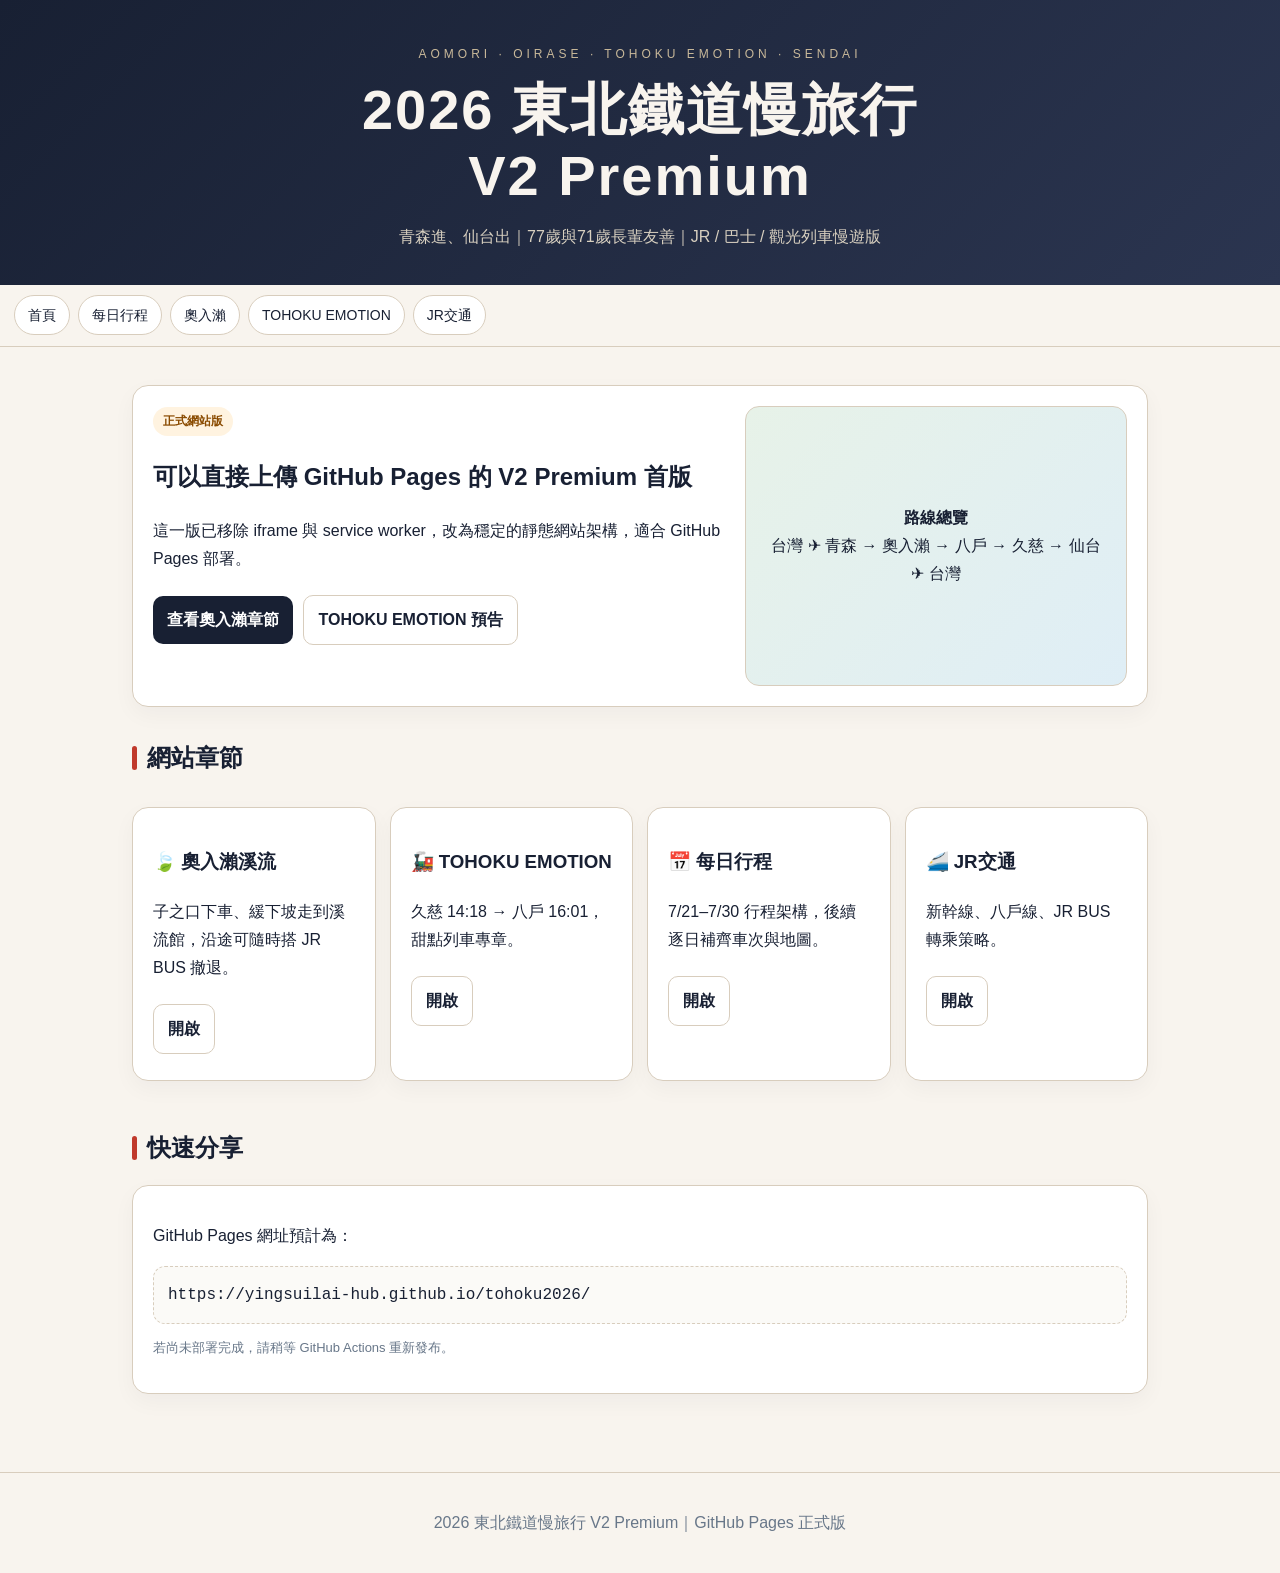
==== index.html @ 792bfc19 "Add files via upload" ====
<!doctype html>
<html lang="zh-Hant">
<head>
<meta charset="utf-8">
<meta name="viewport" content="width=device-width, initial-scale=1">
<title>2026 東北鐵道慢旅行 V2 Premium</title>
<link rel="stylesheet" href="style.css">
<meta name="theme-color" content="#182033">
</head>
<body>
<header class="site-header">
  <div class="kicker">AOMORI · OIRASE · TOHOKU EMOTION · SENDAI</div>
  <h1>2026 東北鐵道慢旅行<br>V2 Premium</h1>
  <p>青森進、仙台出｜77歲與71歲長輩友善｜JR / 巴士 / 觀光列車慢遊版</p>
</header>
<nav class="nav">
  <a href="index.html">首頁</a>
  <a href="itinerary.html">每日行程</a>
  <a href="oirase.html">奧入瀨</a>
  <a href="emotion.html">TOHOKU EMOTION</a>
  <a href="jr.html">JR交通</a>
</nav>

<main class="container">
  <section class="card hero-grid">
    <div>
      <span class="badge">正式網站版</span>
      <h2>可以直接上傳 GitHub Pages 的 V2 Premium 首版</h2>
      <p>這一版已移除 iframe 與 service worker，改為穩定的靜態網站架構，適合 GitHub Pages 部署。</p>
      <a class="btn" href="oirase.html">查看奧入瀨章節</a>
      <a class="btn secondary" href="emotion.html">TOHOKU EMOTION 預告</a>
    </div>
    <div class="mapbox">
      <div>
        <strong>路線總覽</strong><br>
        台灣 ✈ 青森 → 奧入瀨 → 八戶 → 久慈 → 仙台 ✈ 台灣
      </div>
    </div>
  </section>

  <h2 class="section-title">網站章節</h2>
  <div class="grid">
    <div class="card"><h3>🍃 奧入瀨溪流</h3><p>子之口下車、緩下坡走到溪流館，沿途可隨時搭 JR BUS 撤退。</p><a class="btn secondary" href="oirase.html">開啟</a></div>
    <div class="card"><h3>🚂 TOHOKU EMOTION</h3><p>久慈 14:18 → 八戶 16:01，甜點列車專章。</p><a class="btn secondary" href="emotion.html">開啟</a></div>
    <div class="card"><h3>📅 每日行程</h3><p>7/21–7/30 行程架構，後續逐日補齊車次與地圖。</p><a class="btn secondary" href="itinerary.html">開啟</a></div>
    <div class="card"><h3>🚄 JR交通</h3><p>新幹線、八戶線、JR BUS 轉乘策略。</p><a class="btn secondary" href="jr.html">開啟</a></div>
  </div>

  <h2 class="section-title">快速分享</h2>
  <section class="card">
    <p>GitHub Pages 網址預計為：</p>
    <div class="route">https://yingsuilai-hub.github.io/tohoku2026/</div>
    <p class="small">若尚未部署完成，請稍等 GitHub Actions 重新發布。</p>
  </section>
</main>

<footer class="footer">2026 東北鐵道慢旅行 V2 Premium｜GitHub Pages 正式版</footer>
<script src="app.js"></script>
</body>
</html>
---- style.css ----
:root{
  --ink:#182033; --paper:#f8f4ee; --washi:#ede8df; --line:#d8cdbd;
  --accent:#c0392b; --pine:#2d5a3d; --gold:#b7860b; --mist:#687789;
  --sky:#dfeef6; --white:#fff;
}
*{box-sizing:border-box}
body{margin:0;background:var(--paper);color:var(--ink);font-family:-apple-system,BlinkMacSystemFont,"Noto Sans TC","Segoe UI",sans-serif;line-height:1.75}
a{color:inherit}
.site-header{background:linear-gradient(135deg,#182033,#2b3550);color:var(--paper);padding:44px 20px 34px;text-align:center}
.kicker{letter-spacing:4px;color:#c9b99a;font-size:12px;margin-bottom:12px}
.site-header h1{margin:0;font-size:clamp(30px,7vw,56px);line-height:1.18;letter-spacing:2px}
.site-header p{margin:14px auto 0;max-width:780px;color:#d7cfbf}
.nav{position:sticky;top:0;z-index:50;background:rgba(248,244,238,.96);backdrop-filter:blur(8px);border-bottom:1px solid var(--line);display:flex;gap:8px;overflow:auto;padding:10px 14px}
.nav a{white-space:nowrap;text-decoration:none;background:#fff;border:1px solid var(--line);border-radius:999px;padding:7px 13px;font-size:14px}
.nav a:hover{background:var(--ink);color:white}
.container{max-width:1060px;margin:0 auto;padding:22px}
.card{background:#fff;border:1px solid var(--line);border-radius:16px;padding:20px;margin:16px 0;box-shadow:0 8px 22px rgba(24,32,51,.04)}
.hero-grid{display:grid;grid-template-columns:1.2fr .8fr;gap:18px}
@media(max-width:760px){.hero-grid{grid-template-columns:1fr}.container{padding:14px}.card{border-radius:12px;padding:16px}}
.badge{display:inline-block;padding:4px 10px;border-radius:999px;background:#fff3e0;color:#8a4b00;font-size:12px;font-weight:700}
.section-title{display:flex;gap:10px;align-items:center;margin:30px 0 12px;font-size:24px}
.section-title:before{content:"";width:5px;height:24px;background:var(--accent);border-radius:8px}
.grid{display:grid;grid-template-columns:repeat(auto-fit,minmax(220px,1fr));gap:14px}
.btn{display:inline-block;margin:6px 6px 6px 0;padding:10px 14px;border-radius:10px;text-decoration:none;background:var(--ink);color:white;font-weight:700}
.btn.secondary{background:#fff;color:var(--ink);border:1px solid var(--line)}
.route{font-family:ui-monospace,SFMono-Regular,Menlo,monospace;background:#fbfaf7;border:1px dashed var(--line);padding:14px;border-radius:12px;white-space:pre-wrap}
.timeline{position:relative;margin-left:8px}
.timeline:before{content:"";position:absolute;left:20px;top:0;bottom:0;width:2px;background:var(--line)}
.day{position:relative;margin:18px 0 18px 50px}
.day:before{content:"";position:absolute;left:-40px;top:18px;width:14px;height:14px;border-radius:50%;background:var(--accent);box-shadow:0 0 0 4px var(--paper)}
.day h3{margin:0 0 8px}
.meta{color:var(--mist);font-size:14px}
.table{width:100%;border-collapse:collapse;background:#fff;border-radius:10px;overflow:hidden}
.table th,.table td{padding:10px;border-bottom:1px solid #eee;text-align:left;vertical-align:top}
.table th{background:var(--washi);font-weight:700}
.note{border-left:4px solid var(--gold);background:#fff8e8;padding:14px;border-radius:10px;margin:14px 0;color:#5d4a1a}
.ok{color:var(--pine);font-weight:800}
.warn{color:#b35a00;font-weight:800}
.footer{text-align:center;color:var(--mist);padding:36px 20px;margin-top:40px;border-top:1px solid var(--line)}
.mapbox{height:280px;border-radius:14px;background:linear-gradient(135deg,#e7f2e8,#dfeef6);border:1px solid var(--line);display:flex;align-items:center;justify-content:center;text-align:center;padding:18px}
.small{font-size:13px;color:var(--mist)}
.pill{display:inline-block;border:1px solid var(--line);background:#fff;border-radius:999px;padding:5px 10px;margin:3px;font-size:13px}
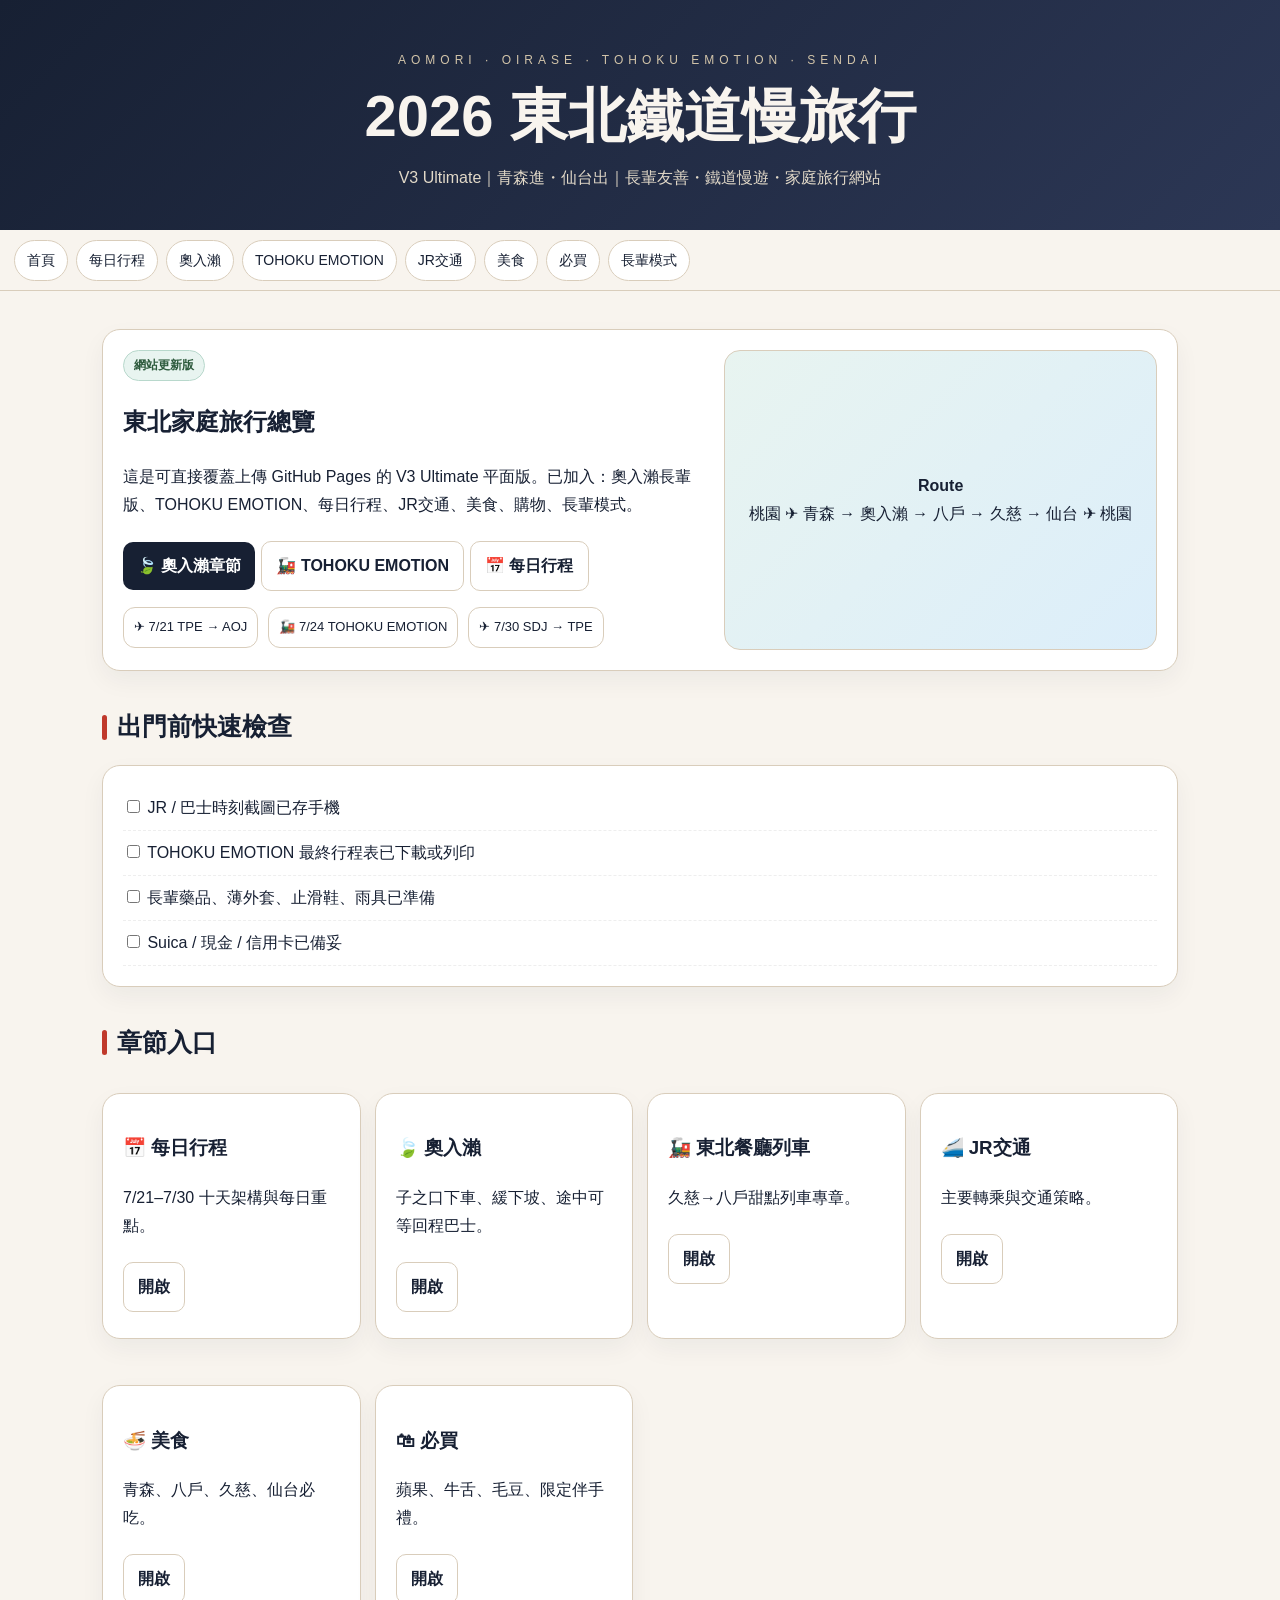
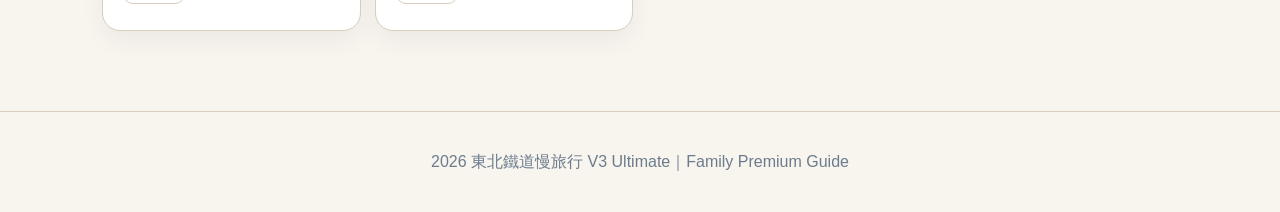
==== commit e6744964: "Update V3 Ultimate" ====
--- a/index.html
+++ b/index.html
@@ -1,60 +1,6 @@
-<!doctype html>
-<html lang="zh-Hant">
-<head>
-<meta charset="utf-8">
-<meta name="viewport" content="width=device-width, initial-scale=1">
-<title>2026 東北鐵道慢旅行 V2 Premium</title>
-<link rel="stylesheet" href="style.css">
-<meta name="theme-color" content="#182033">
-</head>
-<body>
-<header class="site-header">
-  <div class="kicker">AOMORI · OIRASE · TOHOKU EMOTION · SENDAI</div>
-  <h1>2026 東北鐵道慢旅行<br>V2 Premium</h1>
-  <p>青森進、仙台出｜77歲與71歲長輩友善｜JR / 巴士 / 觀光列車慢遊版</p>
-</header>
-<nav class="nav">
-  <a href="index.html">首頁</a>
-  <a href="itinerary.html">每日行程</a>
-  <a href="oirase.html">奧入瀨</a>
-  <a href="emotion.html">TOHOKU EMOTION</a>
-  <a href="jr.html">JR交通</a>
-</nav>
-
+<!doctype html><html lang="zh-Hant"><head><meta charset="utf-8"><meta name="viewport" content="width=device-width,initial-scale=1"><title>首頁</title><link rel="stylesheet" href="style.css"><meta name="theme-color" content="#172033"></head><body><header class="hero"><div class="kana">AOMORI · OIRASE · TOHOKU EMOTION · SENDAI</div><h1>2026 東北鐵道慢旅行</h1><p>V3 Ultimate｜青森進・仙台出｜長輩友善・鐵道慢遊・家庭旅行網站</p></header><nav class="nav"><a href="index.html">首頁</a><a href="itinerary.html">每日行程</a><a href="oirase.html">奧入瀨</a><a href="emotion.html">TOHOKU EMOTION</a><a href="jr.html">JR交通</a><a href="food.html">美食</a><a href="shopping.html">必買</a><a href="elder.html">長輩模式</a></nav>
 <main class="container">
-  <section class="card hero-grid">
-    <div>
-      <span class="badge">正式網站版</span>
-      <h2>可以直接上傳 GitHub Pages 的 V2 Premium 首版</h2>
-      <p>這一版已移除 iframe 與 service worker，改為穩定的靜態網站架構，適合 GitHub Pages 部署。</p>
-      <a class="btn" href="oirase.html">查看奧入瀨章節</a>
-      <a class="btn secondary" href="emotion.html">TOHOKU EMOTION 預告</a>
-    </div>
-    <div class="mapbox">
-      <div>
-        <strong>路線總覽</strong><br>
-        台灣 ✈ 青森 → 奧入瀨 → 八戶 → 久慈 → 仙台 ✈ 台灣
-      </div>
-    </div>
-  </section>
-
-  <h2 class="section-title">網站章節</h2>
-  <div class="grid">
-    <div class="card"><h3>🍃 奧入瀨溪流</h3><p>子之口下車、緩下坡走到溪流館，沿途可隨時搭 JR BUS 撤退。</p><a class="btn secondary" href="oirase.html">開啟</a></div>
-    <div class="card"><h3>🚂 TOHOKU EMOTION</h3><p>久慈 14:18 → 八戶 16:01，甜點列車專章。</p><a class="btn secondary" href="emotion.html">開啟</a></div>
-    <div class="card"><h3>📅 每日行程</h3><p>7/21–7/30 行程架構，後續逐日補齊車次與地圖。</p><a class="btn secondary" href="itinerary.html">開啟</a></div>
-    <div class="card"><h3>🚄 JR交通</h3><p>新幹線、八戶線、JR BUS 轉乘策略。</p><a class="btn secondary" href="jr.html">開啟</a></div>
-  </div>
-
-  <h2 class="section-title">快速分享</h2>
-  <section class="card">
-    <p>GitHub Pages 網址預計為：</p>
-    <div class="route">https://yingsuilai-hub.github.io/tohoku2026/</div>
-    <p class="small">若尚未部署完成，請稍等 GitHub Actions 重新發布。</p>
-  </section>
-</main>
-
-<footer class="footer">2026 東北鐵道慢旅行 V2 Premium｜GitHub Pages 正式版</footer>
-<script src="app.js"></script>
-</body>
-</html>+<section class="card two"><div><span class="badge green">網站更新版</span><h2>東北家庭旅行總覽</h2><p>這是可直接覆蓋上傳 GitHub Pages 的 V3 Ultimate 平面版。已加入：奧入瀨長輩版、TOHOKU EMOTION、每日行程、JR交通、美食、購物、長輩模式。</p><a class="btn" href="oirase.html">🍃 奧入瀨章節</a><a class="btn light" href="emotion.html">🚂 TOHOKU EMOTION</a><a class="btn light" href="itinerary.html">📅 每日行程</a><div class="status"><span>✈ 7/21 TPE → AOJ</span><span>🚂 7/24 TOHOKU EMOTION</span><span>✈ 7/30 SDJ → TPE</span></div></div><div class="mapbox"><div><strong>Route</strong><br>桃園 ✈ 青森 → 奧入瀨 → 八戶 → 久慈 → 仙台 ✈ 桃園</div></div></section>
+<h2 class="section">出門前快速檢查</h2><section class="card checklist"><label><input type="checkbox"> JR / 巴士時刻截圖已存手機</label><label><input type="checkbox"> TOHOKU EMOTION 最終行程表已下載或列印</label><label><input type="checkbox"> 長輩藥品、薄外套、止滑鞋、雨具已準備</label><label><input type="checkbox"> Suica / 現金 / 信用卡已備妥</label></section>
+<h2 class="section">章節入口</h2><section class="grid"><div class="card"><h3>📅 每日行程</h3><p>7/21–7/30 十天架構與每日重點。</p><a class="btn light" href="itinerary.html">開啟</a></div><div class="card"><h3>🍃 奧入瀨</h3><p>子之口下車、緩下坡、途中可等回程巴士。</p><a class="btn light" href="oirase.html">開啟</a></div><div class="card"><h3>🚂 東北餐廳列車</h3><p>久慈→八戶甜點列車專章。</p><a class="btn light" href="emotion.html">開啟</a></div><div class="card"><h3>🚄 JR交通</h3><p>主要轉乘與交通策略。</p><a class="btn light" href="jr.html">開啟</a></div><div class="card"><h3>🍜 美食</h3><p>青森、八戶、久慈、仙台必吃。</p><a class="btn light" href="food.html">開啟</a></div><div class="card"><h3>🛍 必買</h3><p>蘋果、牛舌、毛豆、限定伴手禮。</p><a class="btn light" href="shopping.html">開啟</a></div></section></main>
+<footer class="footer">2026 東北鐵道慢旅行 V3 Ultimate｜Family Premium Guide</footer><script src="app.js"></script></body></html>
--- a/style.css
+++ b/style.css
@@ -1,43 +1,9 @@
 
-:root{
-  --ink:#182033; --paper:#f8f4ee; --washi:#ede8df; --line:#d8cdbd;
-  --accent:#c0392b; --pine:#2d5a3d; --gold:#b7860b; --mist:#687789;
-  --sky:#dfeef6; --white:#fff;
-}
-*{box-sizing:border-box}
-body{margin:0;background:var(--paper);color:var(--ink);font-family:-apple-system,BlinkMacSystemFont,"Noto Sans TC","Segoe UI",sans-serif;line-height:1.75}
-a{color:inherit}
-.site-header{background:linear-gradient(135deg,#182033,#2b3550);color:var(--paper);padding:44px 20px 34px;text-align:center}
-.kicker{letter-spacing:4px;color:#c9b99a;font-size:12px;margin-bottom:12px}
-.site-header h1{margin:0;font-size:clamp(30px,7vw,56px);line-height:1.18;letter-spacing:2px}
-.site-header p{margin:14px auto 0;max-width:780px;color:#d7cfbf}
-.nav{position:sticky;top:0;z-index:50;background:rgba(248,244,238,.96);backdrop-filter:blur(8px);border-bottom:1px solid var(--line);display:flex;gap:8px;overflow:auto;padding:10px 14px}
-.nav a{white-space:nowrap;text-decoration:none;background:#fff;border:1px solid var(--line);border-radius:999px;padding:7px 13px;font-size:14px}
-.nav a:hover{background:var(--ink);color:white}
-.container{max-width:1060px;margin:0 auto;padding:22px}
-.card{background:#fff;border:1px solid var(--line);border-radius:16px;padding:20px;margin:16px 0;box-shadow:0 8px 22px rgba(24,32,51,.04)}
-.hero-grid{display:grid;grid-template-columns:1.2fr .8fr;gap:18px}
-@media(max-width:760px){.hero-grid{grid-template-columns:1fr}.container{padding:14px}.card{border-radius:12px;padding:16px}}
-.badge{display:inline-block;padding:4px 10px;border-radius:999px;background:#fff3e0;color:#8a4b00;font-size:12px;font-weight:700}
-.section-title{display:flex;gap:10px;align-items:center;margin:30px 0 12px;font-size:24px}
-.section-title:before{content:"";width:5px;height:24px;background:var(--accent);border-radius:8px}
-.grid{display:grid;grid-template-columns:repeat(auto-fit,minmax(220px,1fr));gap:14px}
-.btn{display:inline-block;margin:6px 6px 6px 0;padding:10px 14px;border-radius:10px;text-decoration:none;background:var(--ink);color:white;font-weight:700}
-.btn.secondary{background:#fff;color:var(--ink);border:1px solid var(--line)}
-.route{font-family:ui-monospace,SFMono-Regular,Menlo,monospace;background:#fbfaf7;border:1px dashed var(--line);padding:14px;border-radius:12px;white-space:pre-wrap}
-.timeline{position:relative;margin-left:8px}
-.timeline:before{content:"";position:absolute;left:20px;top:0;bottom:0;width:2px;background:var(--line)}
-.day{position:relative;margin:18px 0 18px 50px}
-.day:before{content:"";position:absolute;left:-40px;top:18px;width:14px;height:14px;border-radius:50%;background:var(--accent);box-shadow:0 0 0 4px var(--paper)}
-.day h3{margin:0 0 8px}
-.meta{color:var(--mist);font-size:14px}
-.table{width:100%;border-collapse:collapse;background:#fff;border-radius:10px;overflow:hidden}
-.table th,.table td{padding:10px;border-bottom:1px solid #eee;text-align:left;vertical-align:top}
-.table th{background:var(--washi);font-weight:700}
-.note{border-left:4px solid var(--gold);background:#fff8e8;padding:14px;border-radius:10px;margin:14px 0;color:#5d4a1a}
-.ok{color:var(--pine);font-weight:800}
-.warn{color:#b35a00;font-weight:800}
-.footer{text-align:center;color:var(--mist);padding:36px 20px;margin-top:40px;border-top:1px solid var(--line)}
-.mapbox{height:280px;border-radius:14px;background:linear-gradient(135deg,#e7f2e8,#dfeef6);border:1px solid var(--line);display:flex;align-items:center;justify-content:center;text-align:center;padding:18px}
-.small{font-size:13px;color:var(--mist)}
-.pill{display:inline-block;border:1px solid var(--line);background:#fff;border-radius:999px;padding:5px 10px;margin:3px;font-size:13px}
+:root{--ink:#172033;--paper:#f8f4ee;--washi:#ede8df;--border:#d9cdbb;--accent:#c0392b;--pine:#2d5a3d;--gold:#b7860b;--mist:#6b7c8d}
+*{box-sizing:border-box} body{margin:0;background:var(--paper);color:var(--ink);font-family:-apple-system,BlinkMacSystemFont,'Noto Sans TC','Segoe UI',sans-serif;line-height:1.75}
+.hero{background:linear-gradient(135deg,#172033,#2c3755);color:var(--paper);padding:50px 18px 38px;text-align:center}.hero .kana{letter-spacing:5px;color:#d2c4a9;font-size:12px;margin-bottom:12px}.hero h1{font-size:clamp(30px,7vw,58px);line-height:1.15;margin:0}.hero p{max-width:850px;margin:14px auto 0;color:#e2d9c8}
+.nav{position:sticky;top:0;z-index:99;background:rgba(248,244,238,.97);border-bottom:1px solid var(--border);display:flex;gap:8px;overflow:auto;padding:10px 14px}.nav a{white-space:nowrap;text-decoration:none;color:var(--ink);background:#fff;border:1px solid var(--border);border-radius:999px;padding:7px 12px;font-size:14px}.nav a:hover{background:var(--ink);color:#fff}
+.container{max-width:1120px;margin:0 auto;padding:22px}.card{background:#fff;border:1px solid var(--border);border-radius:18px;padding:20px;margin:16px 0;box-shadow:0 10px 24px rgba(23,32,51,.05)}.grid{display:grid;grid-template-columns:repeat(auto-fit,minmax(235px,1fr));gap:14px}.two{display:grid;grid-template-columns:1.15fr .85fr;gap:16px}@media(max-width:800px){.two{grid-template-columns:1fr}.container{padding:14px}.card{border-radius:14px;padding:16px}}
+.badge{display:inline-block;background:#fff3e0;color:#8a4b00;border:1px solid #f0d0a0;border-radius:999px;padding:4px 10px;font-size:12px;font-weight:700}.green{background:#e8f4f0;color:var(--pine);border-color:#b8d8cc}.red{background:#fff0f0;color:var(--accent);border-color:#f0c0c0}
+h2.section{display:flex;align-items:center;gap:10px;margin:34px 0 12px;font-size:25px}h2.section:before{content:'';width:5px;height:25px;background:var(--accent);border-radius:8px}.btn{display:inline-block;text-decoration:none;margin:6px 6px 6px 0;padding:10px 14px;border-radius:10px;background:var(--ink);color:#fff;font-weight:700}.btn.light{background:#fff;color:var(--ink);border:1px solid var(--border)}
+.route{font-family:ui-monospace,SFMono-Regular,Menlo,monospace;white-space:pre-wrap;background:#fbfaf7;border:1px dashed var(--border);border-radius:14px;padding:14px}.table{width:100%;border-collapse:collapse;border-radius:12px;overflow:hidden;background:#fff}.table th,.table td{padding:10px;border-bottom:1px solid #eee;text-align:left;vertical-align:top}.table th{background:var(--washi)}.note{border-left:4px solid var(--gold);background:#fff8e8;padding:14px;border-radius:12px;margin:14px 0;color:#5d4a1a}.ok{color:var(--pine);font-weight:800}.muted{color:var(--mist);font-size:14px}.timeline{position:relative;margin-left:10px}.timeline:before{content:'';position:absolute;left:20px;top:0;bottom:0;width:2px;background:var(--border)}.day{position:relative;margin:18px 0 18px 52px}.day:before{content:'';position:absolute;left:-42px;top:21px;width:14px;height:14px;background:var(--accent);border-radius:50%;box-shadow:0 0 0 4px var(--paper)}.mapbox{height:300px;border-radius:16px;background:linear-gradient(135deg,#e8f4f0,#dceefa);border:1px solid var(--border);display:flex;align-items:center;justify-content:center;text-align:center;padding:18px}.checklist label{display:block;padding:8px 0;border-bottom:1px dashed #eee}.footer{text-align:center;color:var(--mist);padding:36px 18px;border-top:1px solid var(--border);margin-top:42px}.status{display:flex;gap:10px;flex-wrap:wrap;margin-top:10px}.status span{background:#fff;border:1px solid var(--border);border-radius:12px;padding:8px 10px;font-size:13px}.pill{display:inline-block;border:1px solid var(--border);background:#fff;border-radius:999px;padding:5px 10px;margin:3px;font-size:13px}
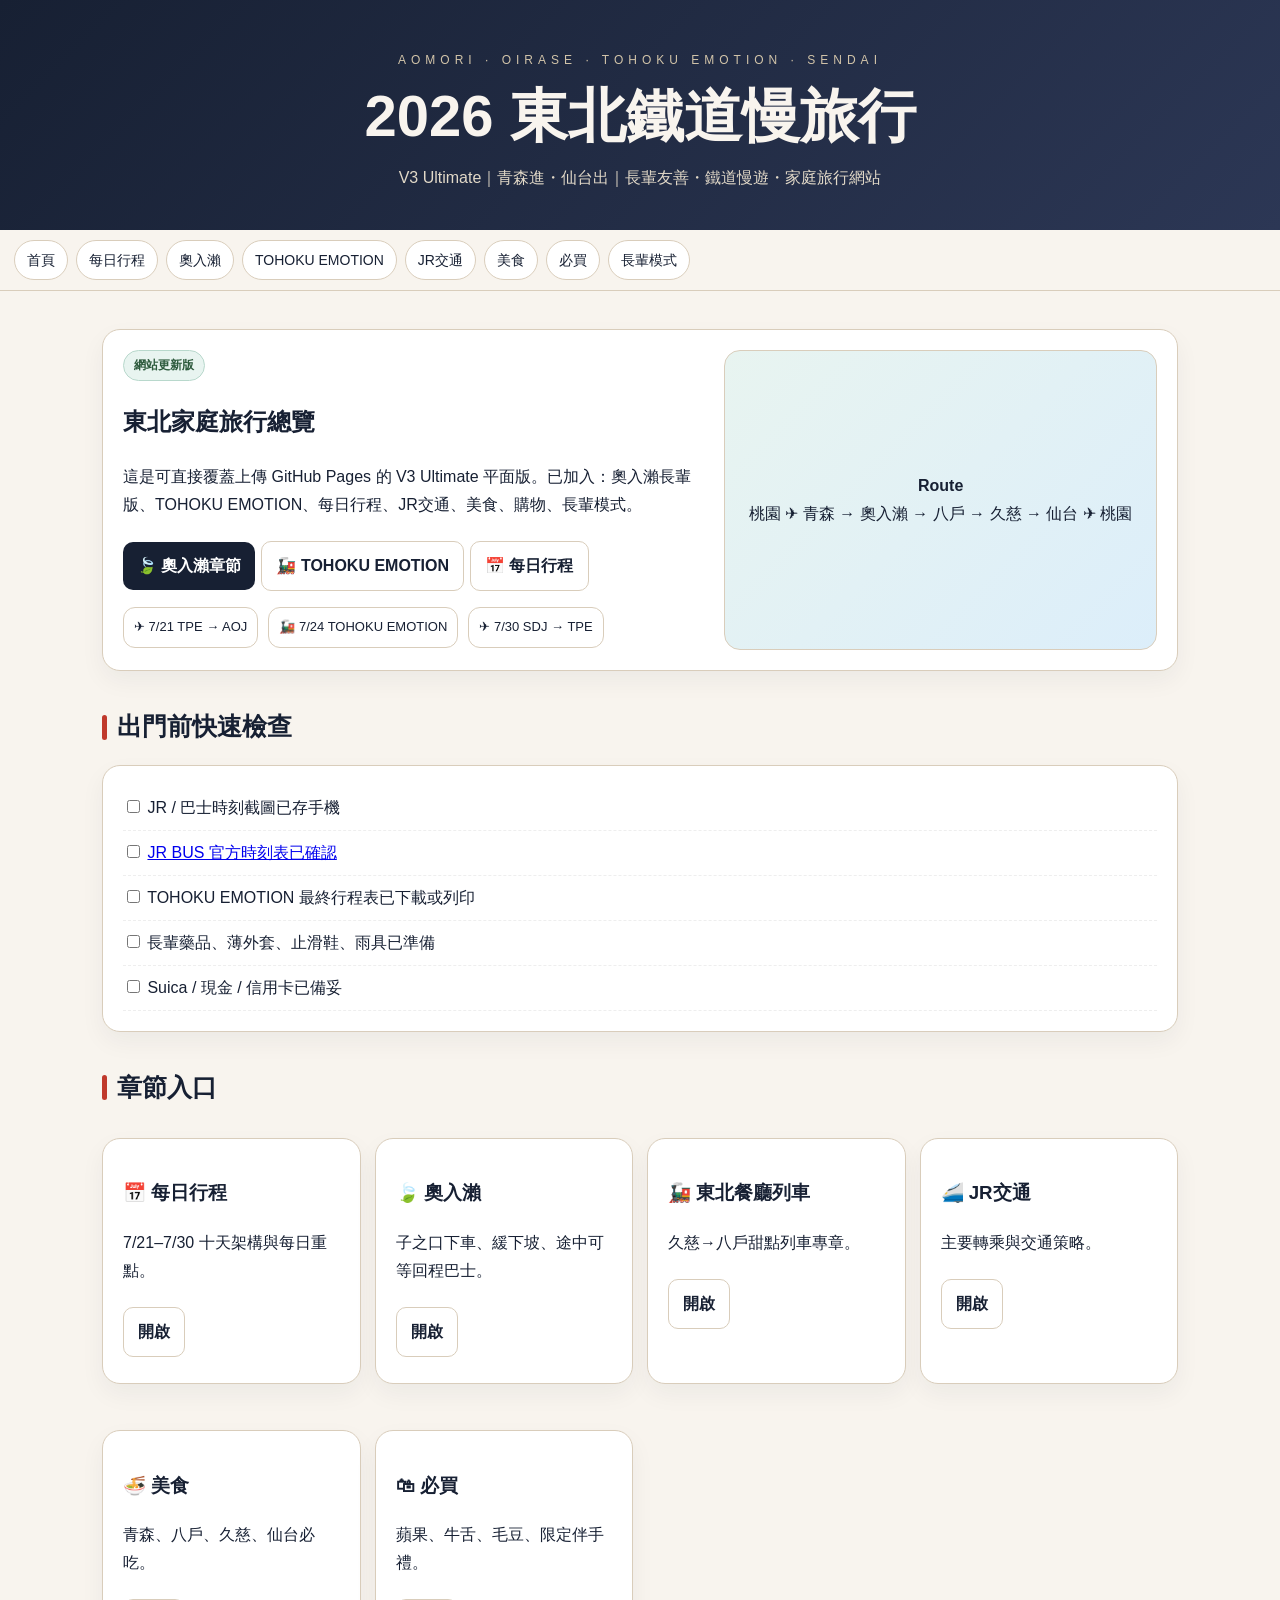
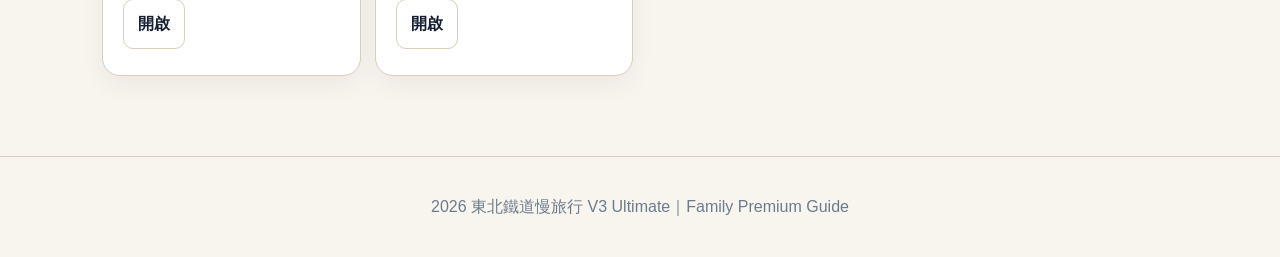
==== commit 764af77a: "Update" ====
--- a/index.html
+++ b/index.html
@@ -1,6 +1,6 @@
 <!doctype html><html lang="zh-Hant"><head><meta charset="utf-8"><meta name="viewport" content="width=device-width,initial-scale=1"><title>首頁</title><link rel="stylesheet" href="style.css"><meta name="theme-color" content="#172033"></head><body><header class="hero"><div class="kana">AOMORI · OIRASE · TOHOKU EMOTION · SENDAI</div><h1>2026 東北鐵道慢旅行</h1><p>V3 Ultimate｜青森進・仙台出｜長輩友善・鐵道慢遊・家庭旅行網站</p></header><nav class="nav"><a href="index.html">首頁</a><a href="itinerary.html">每日行程</a><a href="oirase.html">奧入瀨</a><a href="emotion.html">TOHOKU EMOTION</a><a href="jr.html">JR交通</a><a href="food.html">美食</a><a href="shopping.html">必買</a><a href="elder.html">長輩模式</a></nav>
 <main class="container">
 <section class="card two"><div><span class="badge green">網站更新版</span><h2>東北家庭旅行總覽</h2><p>這是可直接覆蓋上傳 GitHub Pages 的 V3 Ultimate 平面版。已加入：奧入瀨長輩版、TOHOKU EMOTION、每日行程、JR交通、美食、購物、長輩模式。</p><a class="btn" href="oirase.html">🍃 奧入瀨章節</a><a class="btn light" href="emotion.html">🚂 TOHOKU EMOTION</a><a class="btn light" href="itinerary.html">📅 每日行程</a><div class="status"><span>✈ 7/21 TPE → AOJ</span><span>🚂 7/24 TOHOKU EMOTION</span><span>✈ 7/30 SDJ → TPE</span></div></div><div class="mapbox"><div><strong>Route</strong><br>桃園 ✈ 青森 → 奧入瀨 → 八戶 → 久慈 → 仙台 ✈ 桃園</div></div></section>
-<h2 class="section">出門前快速檢查</h2><section class="card checklist"><label><input type="checkbox"> JR / 巴士時刻截圖已存手機</label><label><input type="checkbox"> TOHOKU EMOTION 最終行程表已下載或列印</label><label><input type="checkbox"> 長輩藥品、薄外套、止滑鞋、雨具已準備</label><label><input type="checkbox"> Suica / 現金 / 信用卡已備妥</label></section>
+<h2 class="section">出門前快速檢查</h2><section class="card checklist"><label><input type="checkbox"> JR / 巴士時刻截圖已存手機</label><label><input type="checkbox"> <a target="_blank" rel="noopener" href="https://www.jrbustohoku.co.jp/towadako-oirase/ct/">JR BUS 官方時刻表已確認</a></label><label><input type="checkbox"> TOHOKU EMOTION 最終行程表已下載或列印</label><label><input type="checkbox"> 長輩藥品、薄外套、止滑鞋、雨具已準備</label><label><input type="checkbox"> Suica / 現金 / 信用卡已備妥</label></section>
 <h2 class="section">章節入口</h2><section class="grid"><div class="card"><h3>📅 每日行程</h3><p>7/21–7/30 十天架構與每日重點。</p><a class="btn light" href="itinerary.html">開啟</a></div><div class="card"><h3>🍃 奧入瀨</h3><p>子之口下車、緩下坡、途中可等回程巴士。</p><a class="btn light" href="oirase.html">開啟</a></div><div class="card"><h3>🚂 東北餐廳列車</h3><p>久慈→八戶甜點列車專章。</p><a class="btn light" href="emotion.html">開啟</a></div><div class="card"><h3>🚄 JR交通</h3><p>主要轉乘與交通策略。</p><a class="btn light" href="jr.html">開啟</a></div><div class="card"><h3>🍜 美食</h3><p>青森、八戶、久慈、仙台必吃。</p><a class="btn light" href="food.html">開啟</a></div><div class="card"><h3>🛍 必買</h3><p>蘋果、牛舌、毛豆、限定伴手禮。</p><a class="btn light" href="shopping.html">開啟</a></div></section></main>
 <footer class="footer">2026 東北鐵道慢旅行 V3 Ultimate｜Family Premium Guide</footer><script src="app.js"></script></body></html>
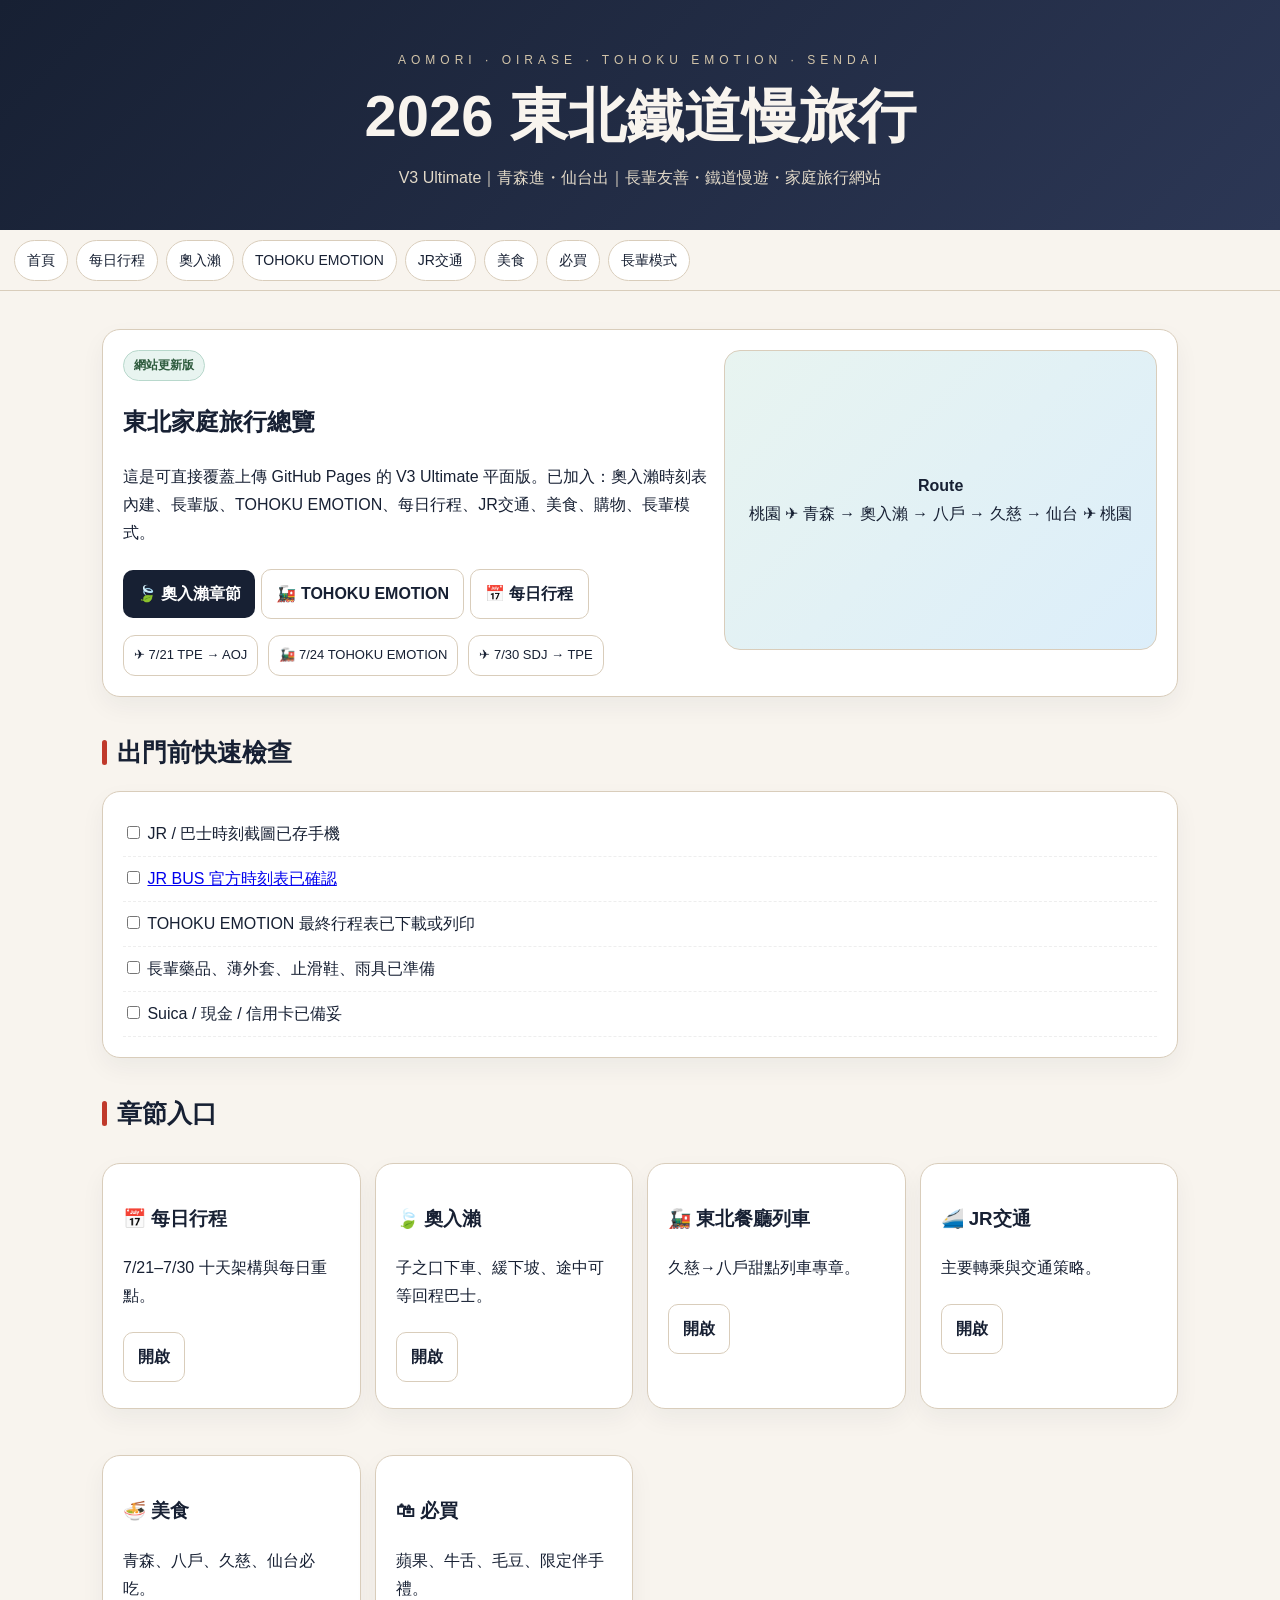
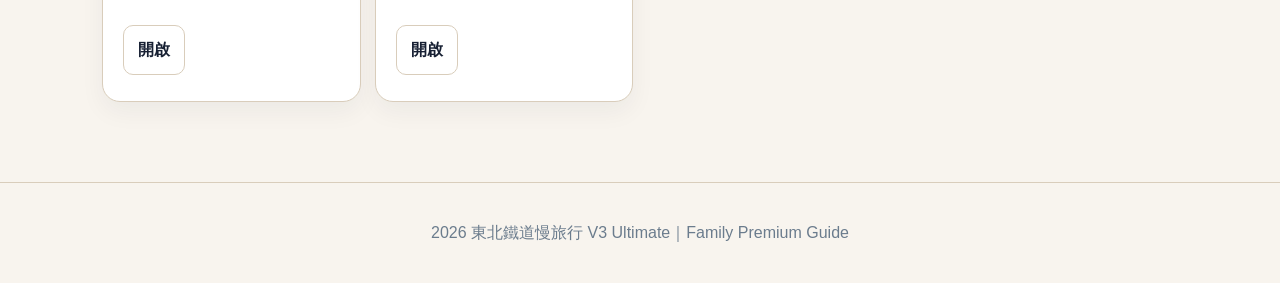
==== commit 37578cc0: "update" ====
--- a/index.html
+++ b/index.html
@@ -1,6 +1,6 @@
 <!doctype html><html lang="zh-Hant"><head><meta charset="utf-8"><meta name="viewport" content="width=device-width,initial-scale=1"><title>首頁</title><link rel="stylesheet" href="style.css"><meta name="theme-color" content="#172033"></head><body><header class="hero"><div class="kana">AOMORI · OIRASE · TOHOKU EMOTION · SENDAI</div><h1>2026 東北鐵道慢旅行</h1><p>V3 Ultimate｜青森進・仙台出｜長輩友善・鐵道慢遊・家庭旅行網站</p></header><nav class="nav"><a href="index.html">首頁</a><a href="itinerary.html">每日行程</a><a href="oirase.html">奧入瀨</a><a href="emotion.html">TOHOKU EMOTION</a><a href="jr.html">JR交通</a><a href="food.html">美食</a><a href="shopping.html">必買</a><a href="elder.html">長輩模式</a></nav>
 <main class="container">
-<section class="card two"><div><span class="badge green">網站更新版</span><h2>東北家庭旅行總覽</h2><p>這是可直接覆蓋上傳 GitHub Pages 的 V3 Ultimate 平面版。已加入：奧入瀨長輩版、TOHOKU EMOTION、每日行程、JR交通、美食、購物、長輩模式。</p><a class="btn" href="oirase.html">🍃 奧入瀨章節</a><a class="btn light" href="emotion.html">🚂 TOHOKU EMOTION</a><a class="btn light" href="itinerary.html">📅 每日行程</a><div class="status"><span>✈ 7/21 TPE → AOJ</span><span>🚂 7/24 TOHOKU EMOTION</span><span>✈ 7/30 SDJ → TPE</span></div></div><div class="mapbox"><div><strong>Route</strong><br>桃園 ✈ 青森 → 奧入瀨 → 八戶 → 久慈 → 仙台 ✈ 桃園</div></div></section>
+<section class="card two"><div><span class="badge green">網站更新版</span><h2>東北家庭旅行總覽</h2><p>這是可直接覆蓋上傳 GitHub Pages 的 V3 Ultimate 平面版。已加入：奧入瀨時刻表內建、長輩版、TOHOKU EMOTION、每日行程、JR交通、美食、購物、長輩模式。</p><a class="btn" href="oirase.html">🍃 奧入瀨章節</a><a class="btn light" href="emotion.html">🚂 TOHOKU EMOTION</a><a class="btn light" href="itinerary.html">📅 每日行程</a><div class="status"><span>✈ 7/21 TPE → AOJ</span><span>🚂 7/24 TOHOKU EMOTION</span><span>✈ 7/30 SDJ → TPE</span></div></div><div class="mapbox"><div><strong>Route</strong><br>桃園 ✈ 青森 → 奧入瀨 → 八戶 → 久慈 → 仙台 ✈ 桃園</div></div></section>
 <h2 class="section">出門前快速檢查</h2><section class="card checklist"><label><input type="checkbox"> JR / 巴士時刻截圖已存手機</label><label><input type="checkbox"> <a target="_blank" rel="noopener" href="https://www.jrbustohoku.co.jp/towadako-oirase/ct/">JR BUS 官方時刻表已確認</a></label><label><input type="checkbox"> TOHOKU EMOTION 最終行程表已下載或列印</label><label><input type="checkbox"> 長輩藥品、薄外套、止滑鞋、雨具已準備</label><label><input type="checkbox"> Suica / 現金 / 信用卡已備妥</label></section>
 <h2 class="section">章節入口</h2><section class="grid"><div class="card"><h3>📅 每日行程</h3><p>7/21–7/30 十天架構與每日重點。</p><a class="btn light" href="itinerary.html">開啟</a></div><div class="card"><h3>🍃 奧入瀨</h3><p>子之口下車、緩下坡、途中可等回程巴士。</p><a class="btn light" href="oirase.html">開啟</a></div><div class="card"><h3>🚂 東北餐廳列車</h3><p>久慈→八戶甜點列車專章。</p><a class="btn light" href="emotion.html">開啟</a></div><div class="card"><h3>🚄 JR交通</h3><p>主要轉乘與交通策略。</p><a class="btn light" href="jr.html">開啟</a></div><div class="card"><h3>🍜 美食</h3><p>青森、八戶、久慈、仙台必吃。</p><a class="btn light" href="food.html">開啟</a></div><div class="card"><h3>🛍 必買</h3><p>蘋果、牛舌、毛豆、限定伴手禮。</p><a class="btn light" href="shopping.html">開啟</a></div></section></main>
 <footer class="footer">2026 東北鐵道慢旅行 V3 Ultimate｜Family Premium Guide</footer><script src="app.js"></script></body></html>
--- a/style.css
+++ b/style.css
@@ -7,3 +7,21 @@
 .badge{display:inline-block;background:#fff3e0;color:#8a4b00;border:1px solid #f0d0a0;border-radius:999px;padding:4px 10px;font-size:12px;font-weight:700}.green{background:#e8f4f0;color:var(--pine);border-color:#b8d8cc}.red{background:#fff0f0;color:var(--accent);border-color:#f0c0c0}
 h2.section{display:flex;align-items:center;gap:10px;margin:34px 0 12px;font-size:25px}h2.section:before{content:'';width:5px;height:25px;background:var(--accent);border-radius:8px}.btn{display:inline-block;text-decoration:none;margin:6px 6px 6px 0;padding:10px 14px;border-radius:10px;background:var(--ink);color:#fff;font-weight:700}.btn.light{background:#fff;color:var(--ink);border:1px solid var(--border)}
 .route{font-family:ui-monospace,SFMono-Regular,Menlo,monospace;white-space:pre-wrap;background:#fbfaf7;border:1px dashed var(--border);border-radius:14px;padding:14px}.table{width:100%;border-collapse:collapse;border-radius:12px;overflow:hidden;background:#fff}.table th,.table td{padding:10px;border-bottom:1px solid #eee;text-align:left;vertical-align:top}.table th{background:var(--washi)}.note{border-left:4px solid var(--gold);background:#fff8e8;padding:14px;border-radius:12px;margin:14px 0;color:#5d4a1a}.ok{color:var(--pine);font-weight:800}.muted{color:var(--mist);font-size:14px}.timeline{position:relative;margin-left:10px}.timeline:before{content:'';position:absolute;left:20px;top:0;bottom:0;width:2px;background:var(--border)}.day{position:relative;margin:18px 0 18px 52px}.day:before{content:'';position:absolute;left:-42px;top:21px;width:14px;height:14px;background:var(--accent);border-radius:50%;box-shadow:0 0 0 4px var(--paper)}.mapbox{height:300px;border-radius:16px;background:linear-gradient(135deg,#e8f4f0,#dceefa);border:1px solid var(--border);display:flex;align-items:center;justify-content:center;text-align:center;padding:18px}.checklist label{display:block;padding:8px 0;border-bottom:1px dashed #eee}.footer{text-align:center;color:var(--mist);padding:36px 18px;border-top:1px solid var(--border);margin-top:42px}.status{display:flex;gap:10px;flex-wrap:wrap;margin-top:10px}.status span{background:#fff;border:1px solid var(--border);border-radius:12px;padding:8px 10px;font-size:13px}.pill{display:inline-block;border:1px solid var(--border);background:#fff;border-radius:999px;padding:5px 10px;margin:3px;font-size:13px}
+
+
+/* V3.2 Oirase Timetable */
+.time-cards{display:grid;grid-template-columns:repeat(auto-fit,minmax(260px,1fr));gap:14px;margin:14px 0}
+.time-card{background:#fff;border:1px solid var(--border);border-radius:16px;padding:16px}
+.time-card.reco{border:2px solid var(--pine);box-shadow:0 8px 24px rgba(45,90,61,.12)}
+.time-big{font-size:28px;font-weight:800;color:var(--ink);line-height:1.1}
+.time-arrow{color:var(--mist);font-weight:700;margin:8px 0}
+.route-step{display:flex;gap:12px;align-items:flex-start;padding:12px 0;border-bottom:1px dashed #e9e1d7}
+.route-step:last-child{border-bottom:none}
+.route-time{min-width:56px;font-weight:800;color:var(--accent)}
+.route-dot{width:14px;height:14px;border-radius:50%;background:var(--pine);margin-top:7px;flex:0 0 auto}
+.route-content strong{display:block}
+.return-grid{display:grid;grid-template-columns:repeat(auto-fit,minmax(220px,1fr));gap:12px}
+.return-card{background:#fbfaf7;border:1px solid var(--border);border-radius:14px;padding:14px}
+.return-card .place{font-weight:800;font-size:17px;margin-bottom:8px}
+.return-card .bus{display:block;padding:6px 0;border-top:1px dashed #e6ddd1}
+.highlight-row{background:#f2f8f3}
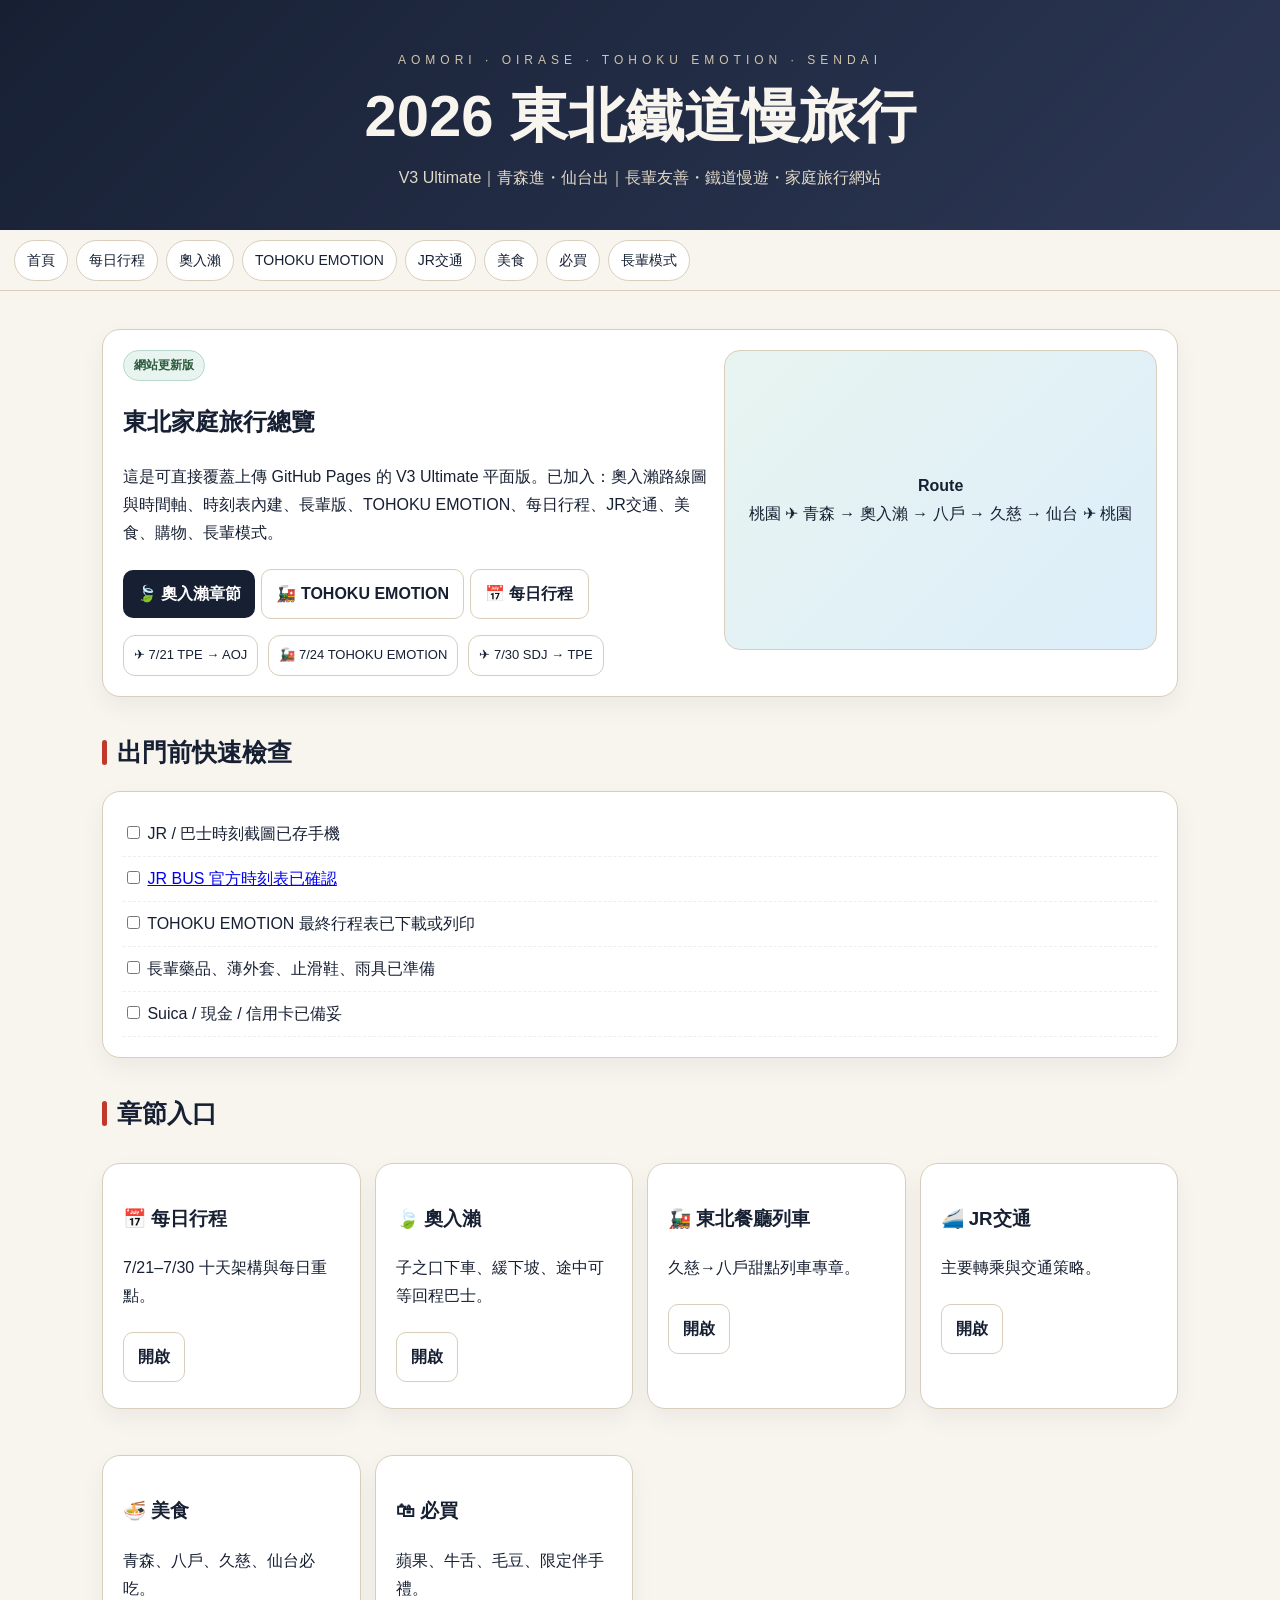
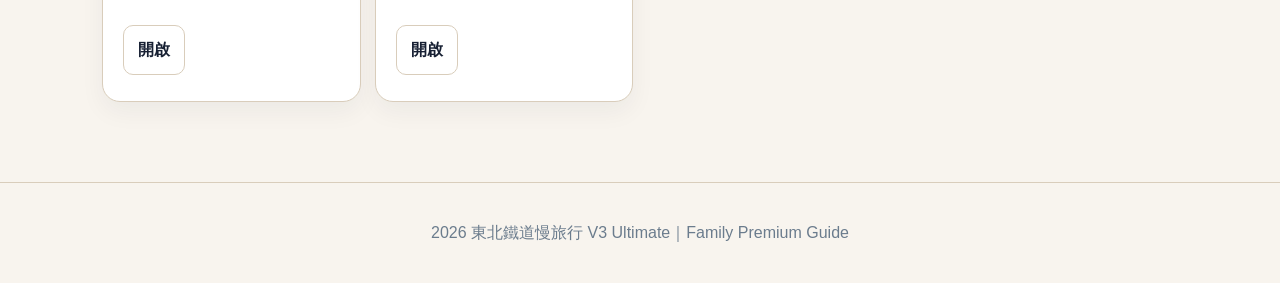
==== commit a31083e9: "update" ====
--- a/index.html
+++ b/index.html
@@ -1,6 +1,6 @@
 <!doctype html><html lang="zh-Hant"><head><meta charset="utf-8"><meta name="viewport" content="width=device-width,initial-scale=1"><title>首頁</title><link rel="stylesheet" href="style.css"><meta name="theme-color" content="#172033"></head><body><header class="hero"><div class="kana">AOMORI · OIRASE · TOHOKU EMOTION · SENDAI</div><h1>2026 東北鐵道慢旅行</h1><p>V3 Ultimate｜青森進・仙台出｜長輩友善・鐵道慢遊・家庭旅行網站</p></header><nav class="nav"><a href="index.html">首頁</a><a href="itinerary.html">每日行程</a><a href="oirase.html">奧入瀨</a><a href="emotion.html">TOHOKU EMOTION</a><a href="jr.html">JR交通</a><a href="food.html">美食</a><a href="shopping.html">必買</a><a href="elder.html">長輩模式</a></nav>
 <main class="container">
-<section class="card two"><div><span class="badge green">網站更新版</span><h2>東北家庭旅行總覽</h2><p>這是可直接覆蓋上傳 GitHub Pages 的 V3 Ultimate 平面版。已加入：奧入瀨時刻表內建、長輩版、TOHOKU EMOTION、每日行程、JR交通、美食、購物、長輩模式。</p><a class="btn" href="oirase.html">🍃 奧入瀨章節</a><a class="btn light" href="emotion.html">🚂 TOHOKU EMOTION</a><a class="btn light" href="itinerary.html">📅 每日行程</a><div class="status"><span>✈ 7/21 TPE → AOJ</span><span>🚂 7/24 TOHOKU EMOTION</span><span>✈ 7/30 SDJ → TPE</span></div></div><div class="mapbox"><div><strong>Route</strong><br>桃園 ✈ 青森 → 奧入瀨 → 八戶 → 久慈 → 仙台 ✈ 桃園</div></div></section>
+<section class="card two"><div><span class="badge green">網站更新版</span><h2>東北家庭旅行總覽</h2><p>這是可直接覆蓋上傳 GitHub Pages 的 V3 Ultimate 平面版。已加入：奧入瀨路線圖與時間軸、時刻表內建、長輩版、TOHOKU EMOTION、每日行程、JR交通、美食、購物、長輩模式。</p><a class="btn" href="oirase.html">🍃 奧入瀨章節</a><a class="btn light" href="emotion.html">🚂 TOHOKU EMOTION</a><a class="btn light" href="itinerary.html">📅 每日行程</a><div class="status"><span>✈ 7/21 TPE → AOJ</span><span>🚂 7/24 TOHOKU EMOTION</span><span>✈ 7/30 SDJ → TPE</span></div></div><div class="mapbox"><div><strong>Route</strong><br>桃園 ✈ 青森 → 奧入瀨 → 八戶 → 久慈 → 仙台 ✈ 桃園</div></div></section>
 <h2 class="section">出門前快速檢查</h2><section class="card checklist"><label><input type="checkbox"> JR / 巴士時刻截圖已存手機</label><label><input type="checkbox"> <a target="_blank" rel="noopener" href="https://www.jrbustohoku.co.jp/towadako-oirase/ct/">JR BUS 官方時刻表已確認</a></label><label><input type="checkbox"> TOHOKU EMOTION 最終行程表已下載或列印</label><label><input type="checkbox"> 長輩藥品、薄外套、止滑鞋、雨具已準備</label><label><input type="checkbox"> Suica / 現金 / 信用卡已備妥</label></section>
 <h2 class="section">章節入口</h2><section class="grid"><div class="card"><h3>📅 每日行程</h3><p>7/21–7/30 十天架構與每日重點。</p><a class="btn light" href="itinerary.html">開啟</a></div><div class="card"><h3>🍃 奧入瀨</h3><p>子之口下車、緩下坡、途中可等回程巴士。</p><a class="btn light" href="oirase.html">開啟</a></div><div class="card"><h3>🚂 東北餐廳列車</h3><p>久慈→八戶甜點列車專章。</p><a class="btn light" href="emotion.html">開啟</a></div><div class="card"><h3>🚄 JR交通</h3><p>主要轉乘與交通策略。</p><a class="btn light" href="jr.html">開啟</a></div><div class="card"><h3>🍜 美食</h3><p>青森、八戶、久慈、仙台必吃。</p><a class="btn light" href="food.html">開啟</a></div><div class="card"><h3>🛍 必買</h3><p>蘋果、牛舌、毛豆、限定伴手禮。</p><a class="btn light" href="shopping.html">開啟</a></div></section></main>
 <footer class="footer">2026 東北鐵道慢旅行 V3 Ultimate｜Family Premium Guide</footer><script src="app.js"></script></body></html>
--- a/style.css
+++ b/style.css
@@ -25,3 +25,28 @@
 .return-card .place{font-weight:800;font-size:17px;margin-bottom:8px}
 .return-card .bus{display:block;padding:6px 0;border-top:1px dashed #e6ddd1}
 .highlight-row{background:#f2f8f3}
+
+
+/* V4 Timeline UI */
+.v4-layout{display:grid;grid-template-columns:1fr 360px;gap:18px;align-items:start}
+@media(max-width:980px){.v4-layout{grid-template-columns:1fr}}
+.route-image-card{background:#fff;border:1px solid var(--border);border-radius:18px;padding:16px;margin:16px 0;box-shadow:0 10px 24px rgba(23,32,51,.05)}
+.route-image-card img{width:100%;height:auto;border-radius:12px;display:block;background:#f6f1e9}
+.day-timeline{background:#fff;border:1px solid var(--border);border-radius:18px;padding:18px}
+.tl-row{display:grid;grid-template-columns:74px 26px 1fr;gap:12px;position:relative}
+.tl-row:not(:last-child)::after{content:"";position:absolute;left:86px;top:34px;bottom:-10px;width:3px;background:#2d5a3d33}
+.tl-time{font-size:18px;font-weight:800;color:var(--ink);padding-top:5px}
+.tl-dot{width:15px;height:15px;border-radius:50%;background:var(--pine);margin-top:12px;box-shadow:0 0 0 5px #e8f4f0;z-index:2}
+.tl-card{padding:9px 0 18px;border-bottom:1px solid #eee}
+.tl-card h3{margin:0;font-size:18px}
+.tl-card p{margin:4px 0;color:var(--mist)}
+.tl-tags{margin-top:6px}
+.tl-tags span{display:inline-block;font-size:12px;border:1px solid var(--border);border-radius:999px;padding:3px 8px;margin:2px;background:#fbfaf7}
+.side-panel{position:sticky;top:74px}
+@media(max-width:980px){.side-panel{position:static}}
+.info-box{background:#fff;border:1px solid var(--border);border-radius:18px;padding:16px;margin-bottom:14px}
+.info-box h3{margin:0 0 10px}
+.mini-table{width:100%;border-collapse:collapse;font-size:14px}
+.mini-table th,.mini-table td{padding:8px;border-bottom:1px solid #eee;text-align:left}
+.mini-table th{background:#f6f1e9}
+.quick-links a{display:block;text-decoration:none;border:1px solid var(--border);border-radius:12px;padding:10px;margin:8px 0;background:#fbfaf7}
